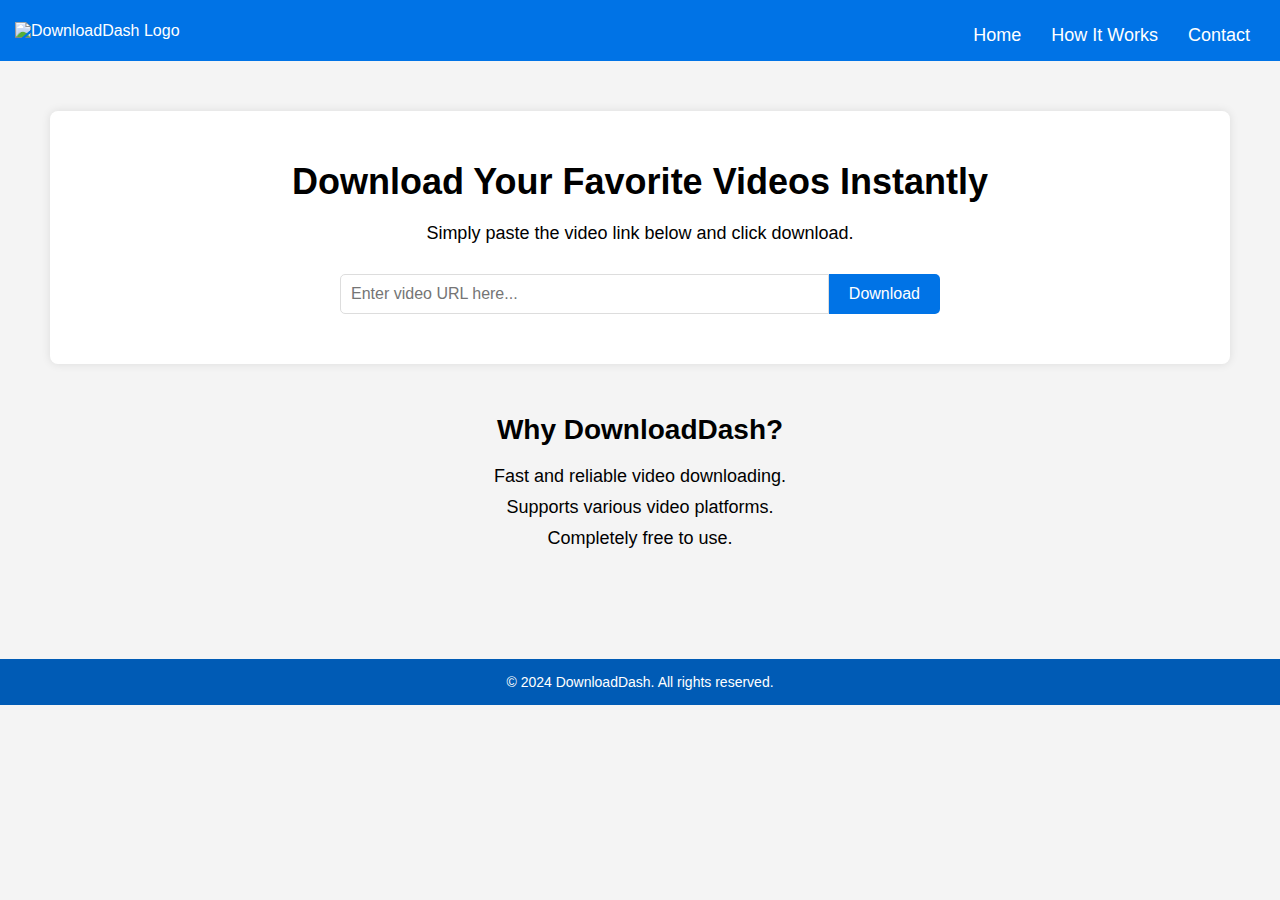
==== index.html @ 5e22edc2 "Update and rename DownloadDash.html to index.html" ====
<!DOCTYPE html>
<html lang="en">
<head>
    <meta charset="UTF-8">
    <meta name="viewport" content="width=device-width, initial-scale=1.0">
    <title>DownloadDash - Video Downloader</title>
    <link rel="stylesheet" href="styles.css">
</head>
<body>
    <header>
        <div class="logo">
            <img src="logo.png" alt="DownloadDash Logo" />
        </div>
        <nav>
            <ul>
                <li><a href="index.html">Home</a></li>
                <li><a href="how-it-works.html">How It Works</a></li>
                <li><a href="contact.html">Contact</a></li>
            </ul>
        </nav>
    </header>

    <main>
        <section class="hero">
            <h1>Download Your Favorite Videos Instantly</h1>
            <p>Simply paste the video link below and click download.</p>
            <div class="download-box">
                <input type="text" id="videoLink" placeholder="Enter video URL here...">
                <button id="downloadBtn">Download</button>
            </div>
        </section>

        <section class="features">
            <h2>Why DownloadDash?</h2>
            <ul>
                <li>Fast and reliable video downloading.</li>
                <li>Supports various video platforms.</li>
                <li>Completely free to use.</li>
            </ul>
        </section>
    </main>

    <footer>
        <p>&copy; 2024 DownloadDash. All rights reserved.</p>
    </footer>

    <script src="script.js"></script>
</body>
</html>
---- styles.css ----
* {
    margin: 0;
    padding: 0;
    box-sizing: border-box;
}

body {
    font-family: Arial, sans-serif;
    background-color: #f4f4f4;
}

header {
    background-color: #0073e6;
    color: white;
    padding: 15px;
    text-align: center;
    display: flex;
    justify-content: space-between;
    align-items: center;
}

header .logo img {
    max-height: 50px;
}

nav ul {
    list-style: none;
    display: flex;
    justify-content: center;
    margin-top: 10px;
}

nav ul li {
    margin: 0 15px;
}

nav ul li a {
    color: white;
    text-decoration: none;
    font-size: 18px;
}

nav ul li a:hover {
    text-decoration: underline;
}

main {
    padding: 50px;
    text-align: center;
}

.hero {
    background-color: white;
    padding: 50px;
    border-radius: 8px;
    box-shadow: 0 0 10px rgba(0, 0, 0, 0.1);
}

.hero h1 {
    font-size: 36px;
    margin-bottom: 20px;
}

.hero p {
    font-size: 18px;
    margin-bottom: 30px;
}

.download-box {
    display: inline-flex;
    width: 100%;
    max-width: 600px;
    margin: 0 auto;
}

.download-box input {
    flex: 1;
    padding: 10px;
    font-size: 16px;
    border: 1px solid #ddd;
    border-radius: 5px 0 0 5px;
    outline: none;
}

.download-box button {
    padding: 10px 20px;
    background-color: #0073e6;
    color: white;
    border: none;
    font-size: 16px;
    cursor: pointer;
    border-radius: 0 5px 5px 0;
    transition: background-color 0.3s ease;
}

.download-box button:hover {
    background-color: #005bb5;
}

.features {
    margin-top: 50px;
}

.features h2 {
    font-size: 28px;
    margin-bottom: 20px;
}

.features ul {
    list-style: none;
    padding-left: 0;
    font-size: 18px;
}

.features ul li {
    margin-bottom: 10px;
}

footer {
    background-color: #005bb5;
    color: white;
    text-align: center;
    padding: 15px 0;
    font-size: 14px;
    margin-top: 50px;
}

/* Content section styling for additional pages */
.content {
    padding: 50px;
    background-color: white;
    margin: 50px auto;
    max-width: 800px;
    border-radius: 8px;
    box-shadow: 0 0 10px rgba(0, 0, 0, 0.1);
}

.content h1 {
    font-size: 32px;
    margin-bottom: 20px;
}

.content p, .content ol {
    font-size: 18px;
}

footer p {
    margin: 0;
}
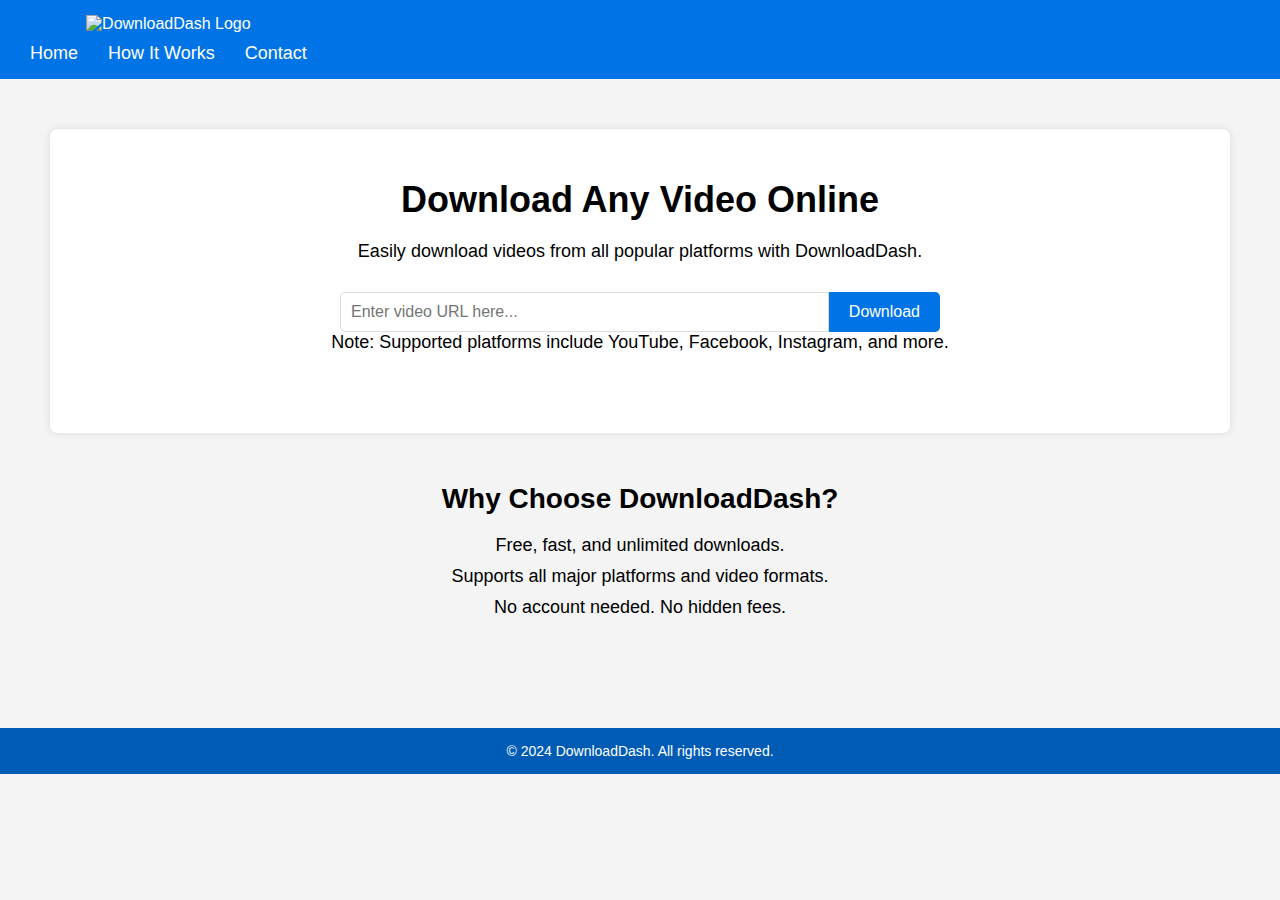
==== commit 09ccf2f1: "Update index.html" ====
--- a/index.html
+++ b/index.html
@@ -8,42 +8,55 @@
 </head>
 <body>
     <header>
-        <div class="logo">
-            <img src="logo.png" alt="DownloadDash Logo" />
+        <div class="container">
+            <div class="logo">
+                <img src="logo.png" alt="DownloadDash Logo" />
+            </div>
+            <nav>
+                <ul>
+                    <li><a href="index.html">Home</a></li>
+                    <li><a href="how-it-works.html">How It Works</a></li>
+                    <li><a href="contact.html">Contact</a></li>
+                </ul>
+            </nav>
         </div>
-        <nav>
-            <ul>
-                <li><a href="index.html">Home</a></li>
-                <li><a href="how-it-works.html">How It Works</a></li>
-                <li><a href="contact.html">Contact</a></li>
-            </ul>
-        </nav>
     </header>
 
     <main>
         <section class="hero">
-            <h1>Download Your Favorite Videos Instantly</h1>
-            <p>Simply paste the video link below and click download.</p>
-            <div class="download-box">
-                <input type="text" id="videoLink" placeholder="Enter video URL here...">
-                <button id="downloadBtn">Download</button>
+            <div class="container">
+                <h1>Download Any Video Online</h1>
+                <p>Easily download videos from all popular platforms with DownloadDash.</p>
+                
+                <div class="download-box">
+                    <input type="text" id="videoLink" placeholder="Enter video URL here...">
+                    <button onclick="downloadVideo()">Download</button>
+                </div>
+
+                <div class="disclaimer">
+                    <p>Note: Supported platforms include YouTube, Facebook, Instagram, and more.</p>
+                </div>
             </div>
         </section>
 
         <section class="features">
-            <h2>Why DownloadDash?</h2>
-            <ul>
-                <li>Fast and reliable video downloading.</li>
-                <li>Supports various video platforms.</li>
-                <li>Completely free to use.</li>
-            </ul>
+            <div class="container">
+                <h2>Why Choose DownloadDash?</h2>
+                <ul>
+                    <li>Free, fast, and unlimited downloads.</li>
+                    <li>Supports all major platforms and video formats.</li>
+                    <li>No account needed. No hidden fees.</li>
+                </ul>
+            </div>
         </section>
     </main>
 
     <footer>
-        <p>&copy; 2024 DownloadDash. All rights reserved.</p>
+        <div class="container">
+            <p>&copy; 2024 DownloadDash. All rights reserved.</p>
+        </div>
     </footer>
 
-    <script src="script.js"></script>
+    <script src="app.js"></script>
 </body>
 </html>
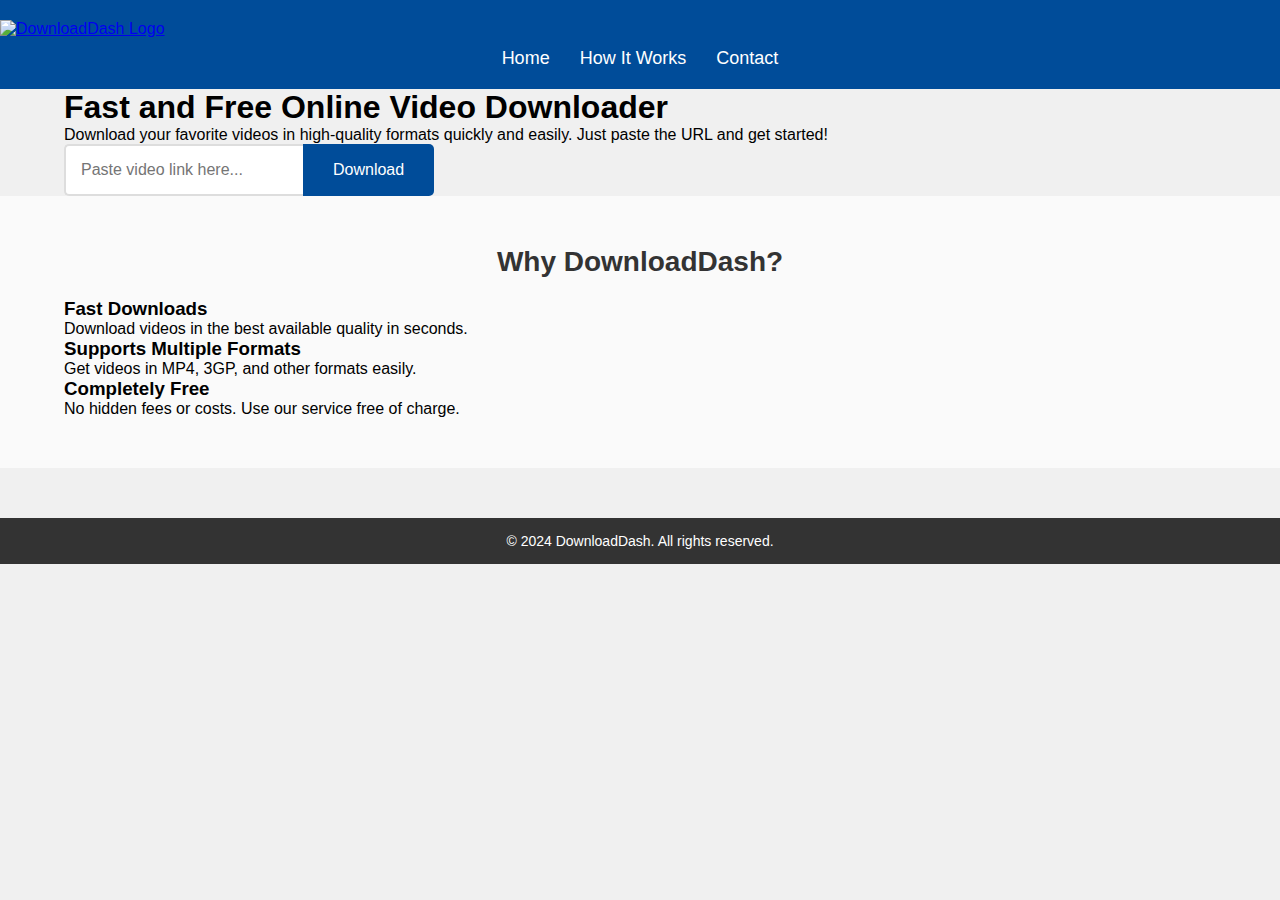
==== commit d16cd727: "Update index.html" ====
--- a/index.html
+++ b/index.html
@@ -8,53 +8,59 @@
 </head>
 <body>
     <header>
-        <div class="container">
-            <div class="logo">
-                <img src="logo.png" alt="DownloadDash Logo" />
-            </div>
-            <nav>
-                <ul>
-                    <li><a href="index.html">Home</a></li>
-                    <li><a href="how-it-works.html">How It Works</a></li>
-                    <li><a href="contact.html">Contact</a></li>
-                </ul>
-            </nav>
+        <div class="logo">
+            <a href="index.html"><img src="logo.png" alt="DownloadDash Logo" /></a>
         </div>
+        <nav>
+            <ul>
+                <li><a href="index.html">Home</a></li>
+                <li><a href="how-it-works.html">How It Works</a></li>
+                <li><a href="contact.html">Contact</a></li>
+            </ul>
+        </nav>
     </header>
 
     <main>
-        <section class="hero">
+        <section class="download-section">
             <div class="container">
-                <h1>Download Any Video Online</h1>
-                <p>Easily download videos from all popular platforms with DownloadDash.</p>
+                <h1>Fast and Free Online Video Downloader</h1>
+                <p>Download your favorite videos in high-quality formats quickly and easily. Just paste the URL and get started!</p>
                 
                 <div class="download-box">
-                    <input type="text" id="videoLink" placeholder="Enter video URL here...">
+                    <input type="text" id="videoLink" placeholder="Paste video link here...">
                     <button onclick="downloadVideo()">Download</button>
                 </div>
-
-                <div class="disclaimer">
-                    <p>Note: Supported platforms include YouTube, Facebook, Instagram, and more.</p>
+                
+                <!-- Progress bar -->
+                <div class="progress-bar" id="progress-bar">
+                    <div class="progress"></div>
                 </div>
             </div>
         </section>
 
         <section class="features">
             <div class="container">
-                <h2>Why Choose DownloadDash?</h2>
-                <ul>
-                    <li>Free, fast, and unlimited downloads.</li>
-                    <li>Supports all major platforms and video formats.</li>
-                    <li>No account needed. No hidden fees.</li>
-                </ul>
+                <h2>Why DownloadDash?</h2>
+                <div class="feature-grid">
+                    <div class="feature-item">
+                        <h3>Fast Downloads</h3>
+                        <p>Download videos in the best available quality in seconds.</p>
+                    </div>
+                    <div class="feature-item">
+                        <h3>Supports Multiple Formats</h3>
+                        <p>Get videos in MP4, 3GP, and other formats easily.</p>
+                    </div>
+                    <div class="feature-item">
+                        <h3>Completely Free</h3>
+                        <p>No hidden fees or costs. Use our service free of charge.</p>
+                    </div>
+                </div>
             </div>
         </section>
     </main>
 
     <footer>
-        <div class="container">
-            <p>&copy; 2024 DownloadDash. All rights reserved.</p>
-        </div>
+        <p>&copy; 2024 DownloadDash. All rights reserved.</p>
     </footer>
 
     <script src="app.js"></script>
--- a/styles.css
+++ b/styles.css
@@ -1,3 +1,4 @@
+/* Global Styles */
 * {
     margin: 0;
     padding: 0;
@@ -6,20 +7,22 @@
 
 body {
     font-family: Arial, sans-serif;
-    background-color: #f4f4f4;
+    background-color: #f0f0f0;
 }
 
-header {
-    background-color: #0073e6;
-    color: white;
-    padding: 15px;
-    text-align: center;
-    display: flex;
-    justify-content: space-between;
-    align-items: center;
+.container {
+    width: 90%;
+    max-width: 1200px;
+    margin: 0 auto;
 }
 
-header .logo img {
+/* Header Styling */
+header {
+    background-color: #004c99;
+    padding: 20px 0;
+}
+
+.logo img {
     max-height: 50px;
 }
 
@@ -44,47 +47,46 @@
     text-decoration: underline;
 }
 
-main {
-    padding: 50px;
-    text-align: center;
-}
-
+/* Hero Section */
 .hero {
     background-color: white;
-    padding: 50px;
-    border-radius: 8px;
+    padding: 100px 0;
+    text-align: center;
     box-shadow: 0 0 10px rgba(0, 0, 0, 0.1);
+    margin-bottom: 50px;
 }
 
 .hero h1 {
     font-size: 36px;
     margin-bottom: 20px;
+    color: #333;
 }
 
 .hero p {
     font-size: 18px;
-    margin-bottom: 30px;
+    color: #666;
+    margin-bottom: 40px;
 }
 
 .download-box {
     display: inline-flex;
-    width: 100%;
     max-width: 600px;
     margin: 0 auto;
 }
 
 .download-box input {
     flex: 1;
-    padding: 10px;
+    padding: 15px;
     font-size: 16px;
-    border: 1px solid #ddd;
+    border: 2px solid #ddd;
+    border-right: none;
     border-radius: 5px 0 0 5px;
     outline: none;
 }
 
 .download-box button {
-    padding: 10px 20px;
-    background-color: #0073e6;
+    padding: 15px 30px;
+    background-color: #004c99;
     color: white;
     border: none;
     font-size: 16px;
@@ -94,56 +96,49 @@
 }
 
 .download-box button:hover {
-    background-color: #005bb5;
+    background-color: #003366;
 }
 
+.disclaimer {
+    margin-top: 15px;
+}
+
+.disclaimer p {
+    font-size: 14px;
+    color: #888;
+}
+
+/* Features Section */
 .features {
-    margin-top: 50px;
+    padding: 50px 0;
+    background-color: #fafafa;
 }
 
 .features h2 {
     font-size: 28px;
     margin-bottom: 20px;
+    text-align: center;
+    color: #333;
 }
 
 .features ul {
     list-style: none;
-    padding-left: 0;
+    padding: 0;
     font-size: 18px;
+    color: #555;
+    text-align: center;
 }
 
 .features ul li {
-    margin-bottom: 10px;
+    margin-bottom: 15px;
 }
 
+/* Footer Section */
 footer {
-    background-color: #005bb5;
+    background-color: #333;
     color: white;
     text-align: center;
     padding: 15px 0;
     font-size: 14px;
     margin-top: 50px;
 }
-
-/* Content section styling for additional pages */
-.content {
-    padding: 50px;
-    background-color: white;
-    margin: 50px auto;
-    max-width: 800px;
-    border-radius: 8px;
-    box-shadow: 0 0 10px rgba(0, 0, 0, 0.1);
-}
-
-.content h1 {
-    font-size: 32px;
-    margin-bottom: 20px;
-}
-
-.content p, .content ol {
-    font-size: 18px;
-}
-
-footer p {
-    margin: 0;
-}
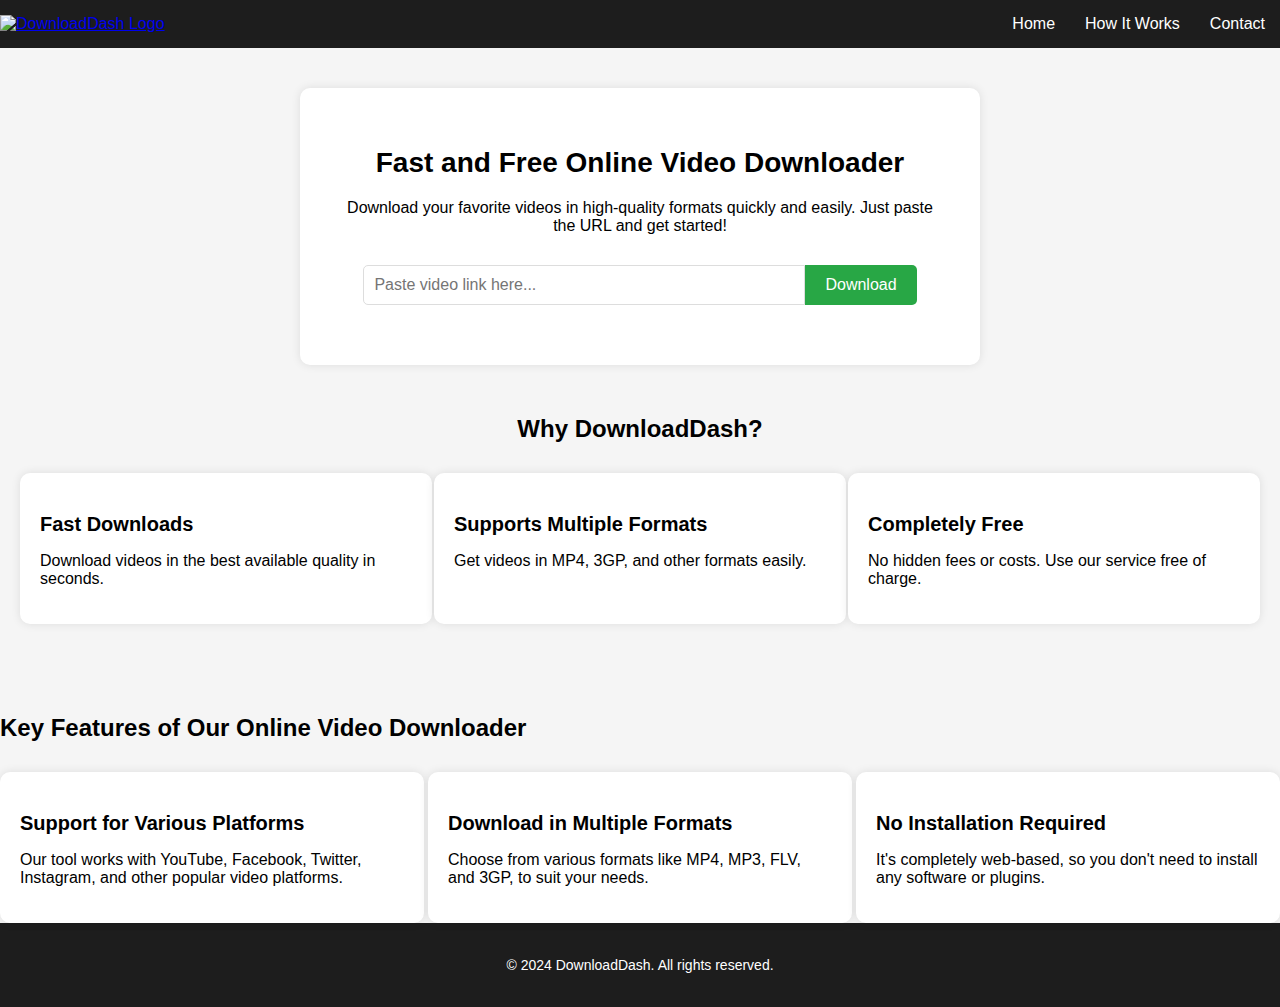
==== commit 4793c2bd: "Update index.html" ====
--- a/index.html
+++ b/index.html
@@ -58,6 +58,26 @@
             </div>
         </section>
     </main>
+    <section class="features">
+    <div class="container">
+        <h2>Key Features of Our Online Video Downloader</h2>
+        <div class="feature-grid">
+            <div class="feature-item">
+                <h3>Support for Various Platforms</h3>
+                <p>Our tool works with YouTube, Facebook, Twitter, Instagram, and other popular video platforms.</p>
+            </div>
+            <div class="feature-item">
+                <h3>Download in Multiple Formats</h3>
+                <p>Choose from various formats like MP4, MP3, FLV, and 3GP, to suit your needs.</p>
+            </div>
+            <div class="feature-item">
+                <h3>No Installation Required</h3>
+                <p>It's completely web-based, so you don't need to install any software or plugins.</p>
+            </div>
+        </div>
+    </div>
+</section>
+
 
     <footer>
         <p>&copy; 2024 DownloadDash. All rights reserved.</p>
--- a/styles.css
+++ b/styles.css
@@ -1,36 +1,29 @@
-/* Global Styles */
-* {
+/* Global Styling */
+body {
+    font-family: Arial, sans-serif;
+    background-color: #f5f5f5;
     margin: 0;
     padding: 0;
-    box-sizing: border-box;
 }
 
-body {
-    font-family: Arial, sans-serif;
-    background-color: #f0f0f0;
+header {
+    background-color: #1d1d1d;
+    padding: 15px 0;
+    text-align: center;
+    display: flex;
+    justify-content: space-between;
+    align-items: center;
 }
 
-.container {
-    width: 90%;
-    max-width: 1200px;
-    margin: 0 auto;
-}
-
-/* Header Styling */
-header {
-    background-color: #004c99;
-    padding: 20px 0;
-}
-
-.logo img {
+header .logo img {
     max-height: 50px;
 }
 
 nav ul {
     list-style: none;
+    margin: 0;
+    padding: 0;
     display: flex;
-    justify-content: center;
-    margin-top: 10px;
 }
 
 nav ul li {
@@ -38,107 +31,120 @@
 }
 
 nav ul li a {
-    color: white;
+    color: #fff;
     text-decoration: none;
-    font-size: 18px;
+    font-size: 16px;
 }
 
 nav ul li a:hover {
     text-decoration: underline;
 }
 
-/* Hero Section */
-.hero {
-    background-color: white;
-    padding: 100px 0;
+main {
+    padding: 40px 20px;
     text-align: center;
-    box-shadow: 0 0 10px rgba(0, 0, 0, 0.1);
-    margin-bottom: 50px;
 }
 
-.hero h1 {
-    font-size: 36px;
-    margin-bottom: 20px;
-    color: #333;
-}
-
-.hero p {
-    font-size: 18px;
-    color: #666;
-    margin-bottom: 40px;
-}
-
-.download-box {
-    display: inline-flex;
+.download-section {
+    background-color: #fff;
+    padding: 40px;
+    border-radius: 10px;
+    box-shadow: 0px 0px 10px rgba(0, 0, 0, 0.1);
     max-width: 600px;
     margin: 0 auto;
 }
 
+.download-section h1 {
+    font-size: 28px;
+    margin-bottom: 20px;
+}
+
+.download-section p {
+    font-size: 16px;
+    margin-bottom: 30px;
+}
+
+.download-box {
+    display: flex;
+    justify-content: center;
+    margin-bottom: 20px;
+}
+
 .download-box input {
-    flex: 1;
-    padding: 15px;
+    width: 70%;
+    padding: 10px;
+    border: 1px solid #ddd;
+    border-radius: 5px 0 0 5px;
     font-size: 16px;
-    border: 2px solid #ddd;
-    border-right: none;
-    border-radius: 5px 0 0 5px;
-    outline: none;
 }
 
 .download-box button {
-    padding: 15px 30px;
-    background-color: #004c99;
+    padding: 10px 20px;
+    background-color: #28a745;
     color: white;
     border: none;
     font-size: 16px;
     cursor: pointer;
     border-radius: 0 5px 5px 0;
-    transition: background-color 0.3s ease;
 }
 
 .download-box button:hover {
-    background-color: #003366;
+    background-color: #218838;
 }
 
-.disclaimer {
-    margin-top: 15px;
+.progress-bar {
+    margin: 20px 0;
+    width: 100%;
+    height: 10px;
+    background-color: #e0e0e0;
+    border-radius: 5px;
+    display: none;
 }
 
-.disclaimer p {
-    font-size: 14px;
-    color: #888;
+.progress-bar .progress {
+    width: 0;
+    height: 100%;
+    background-color: #28a745;
+    border-radius: 5px;
+    transition: width 0.3s;
 }
 
-/* Features Section */
 .features {
-    padding: 50px 0;
-    background-color: #fafafa;
+    margin-top: 50px;
 }
 
 .features h2 {
-    font-size: 28px;
-    margin-bottom: 20px;
-    text-align: center;
-    color: #333;
+    font-size: 24px;
+    margin-bottom: 30px;
 }
 
-.features ul {
-    list-style: none;
-    padding: 0;
-    font-size: 18px;
-    color: #555;
-    text-align: center;
+.feature-grid {
+    display: flex;
+    justify-content: space-between;
 }
 
-.features ul li {
-    margin-bottom: 15px;
+.feature-item {
+    background-color: #fff;
+    padding: 20px;
+    border-radius: 10px;
+    box-shadow: 0px 0px 10px rgba(0, 0, 0, 0.1);
+    width: 30%;
+    text-align: left;
 }
 
-/* Footer Section */
+.feature-item h3 {
+    font-size: 20px;
+    margin-bottom: 10px;
+}
+
+.feature-item p {
+    font-size: 16px;
+}
+
 footer {
-    background-color: #333;
+    background-color: #1d1d1d;
     color: white;
+    padding: 20px 0;
     text-align: center;
-    padding: 15px 0;
     font-size: 14px;
-    margin-top: 50px;
 }
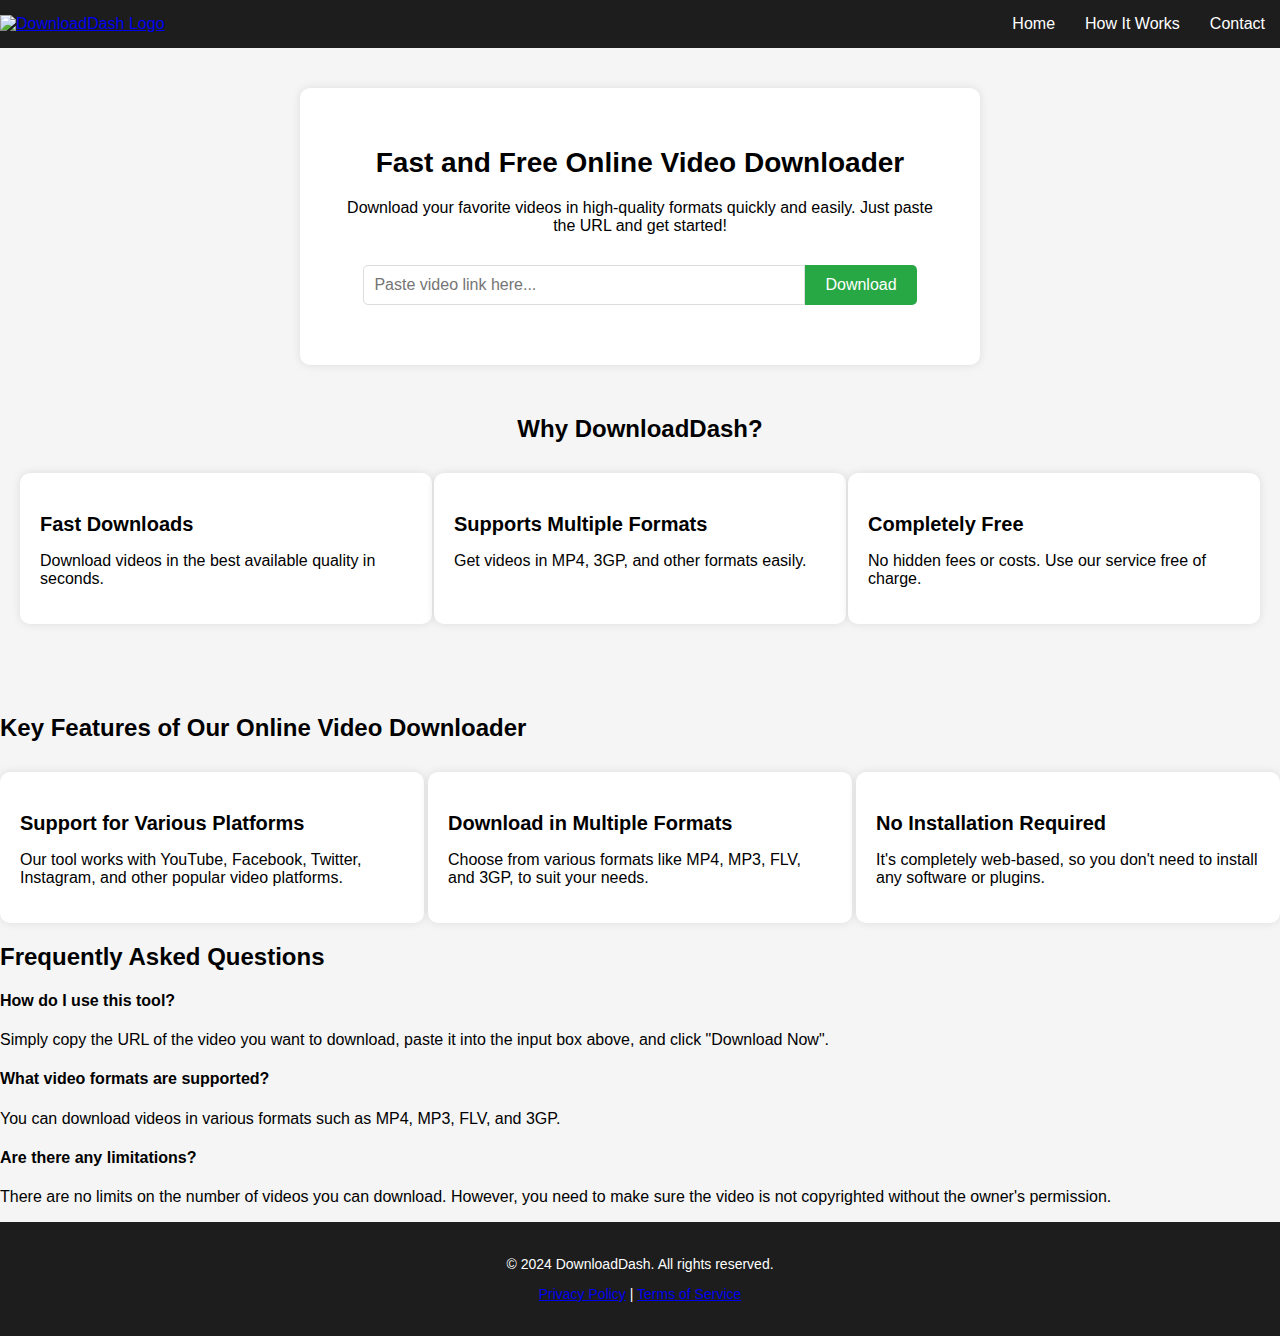
==== commit 7c1371b5: "Update index.html" ====
--- a/index.html
+++ b/index.html
@@ -78,10 +78,31 @@
     </div>
 </section>
 
+<section class="faq">
+    <div class="container">
+        <h2>Frequently Asked Questions</h2>
+        <div class="faq-item">
+            <h4>How do I use this tool?</h4>
+            <p>Simply copy the URL of the video you want to download, paste it into the input box above, and click "Download Now".</p>
+        </div>
+        <div class="faq-item">
+            <h4>What video formats are supported?</h4>
+            <p>You can download videos in various formats such as MP4, MP3, FLV, and 3GP.</p>
+        </div>
+        <div class="faq-item">
+            <h4>Are there any limitations?</h4>
+            <p>There are no limits on the number of videos you can download. However, you need to make sure the video is not copyrighted without the owner's permission.</p>
+        </div>
+    </div>
+</section>
 
-    <footer>
+<footer>
+    <div class="container">
         <p>&copy; 2024 DownloadDash. All rights reserved.</p>
-    </footer>
+        <p><a href="privacy-policy.html">Privacy Policy</a> | <a href="terms.html">Terms of Service</a></p>
+    </div>
+</footer>
+
 
     <script src="app.js"></script>
 </body>
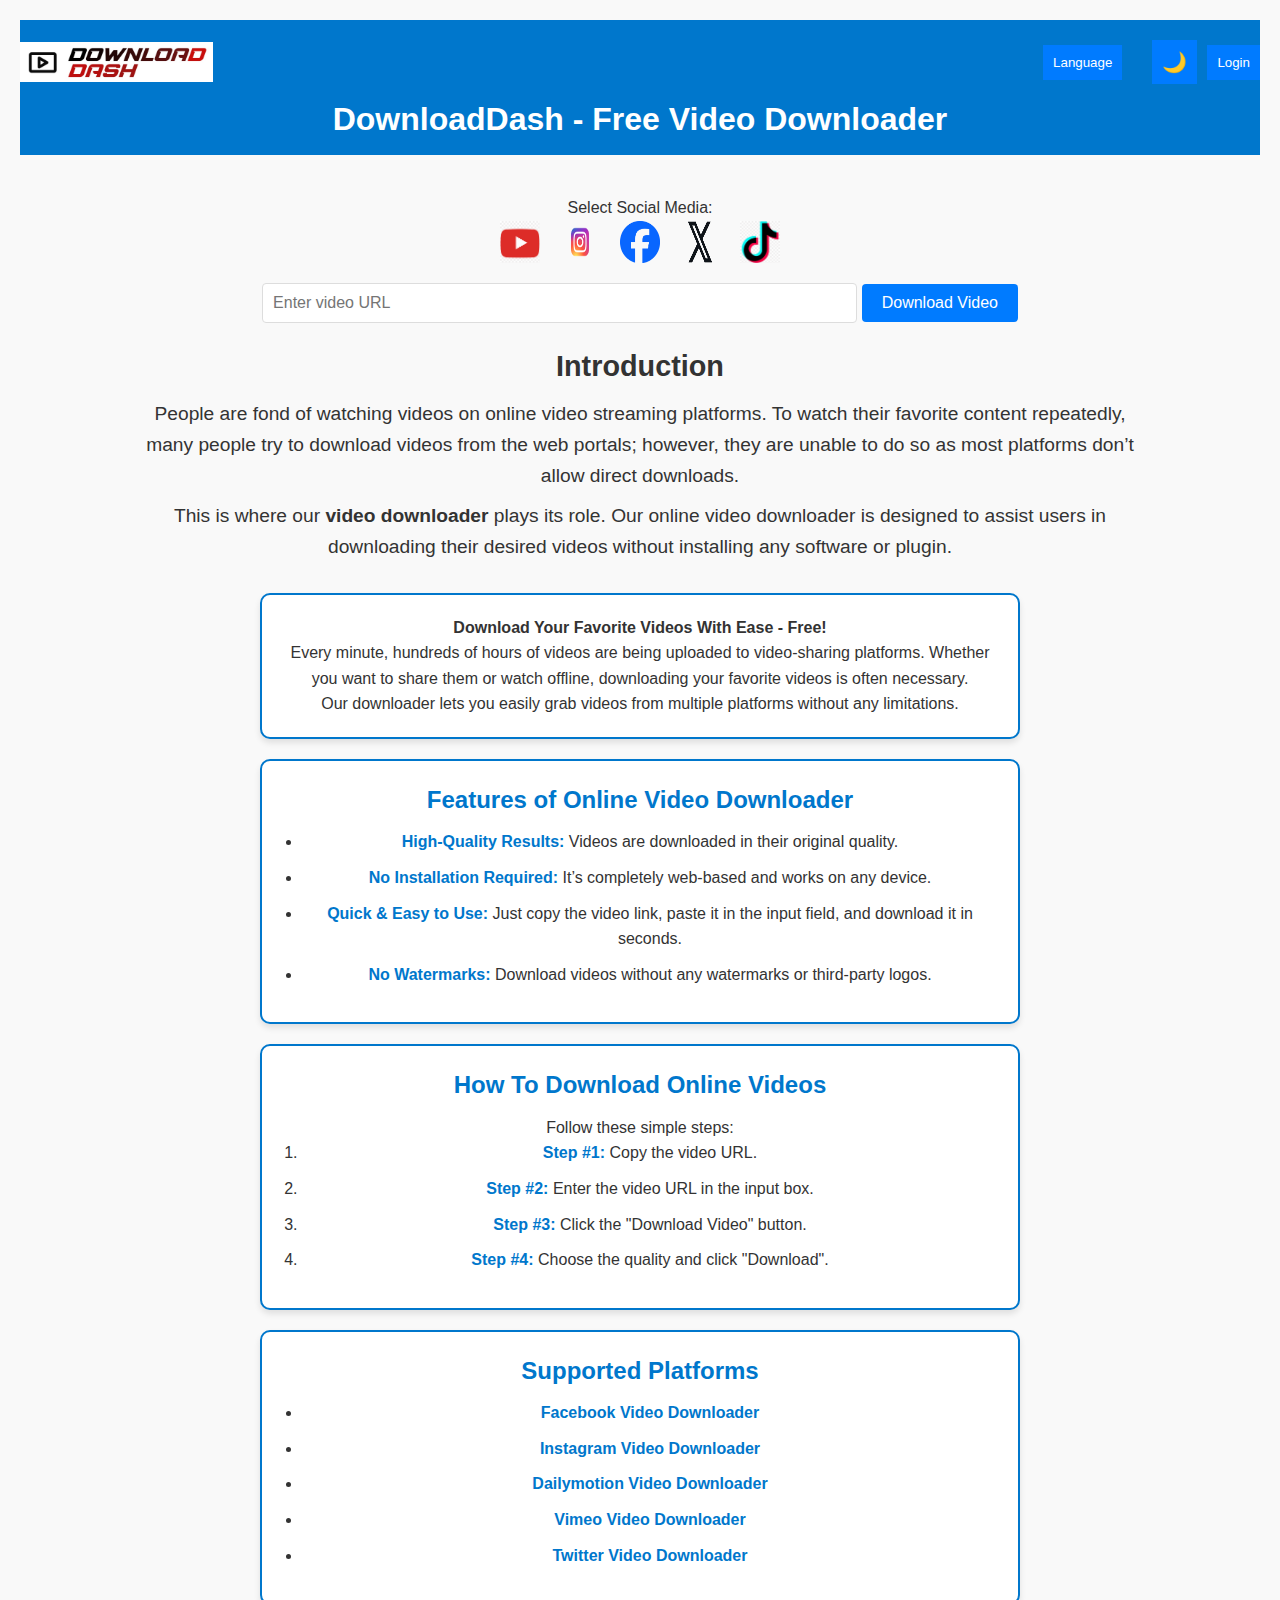
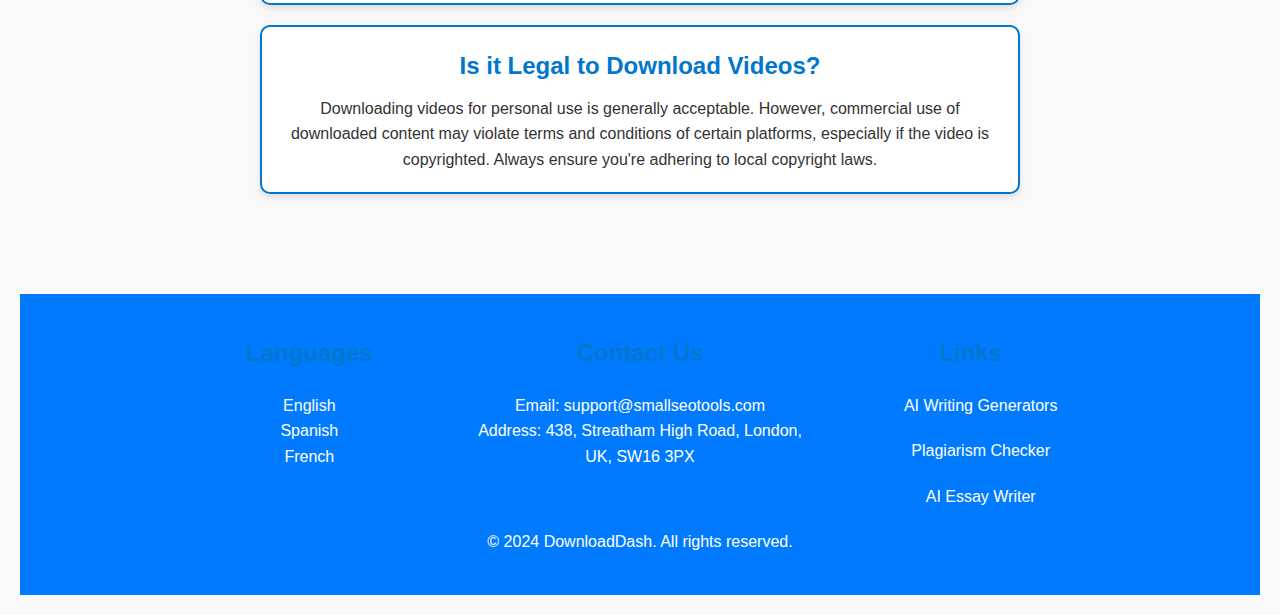
==== commit 8b558406: "Add files via upload" ====
--- a/index.html
+++ b/index.html
@@ -8,102 +8,133 @@
 </head>
 <body>
     <header>
-        <div class="logo">
-            <a href="index.html"><img src="logo.png" alt="DownloadDash Logo" /></a>
+        <div class="header-container">
+            <img src="DownloadDash.jpeg" alt="DownloadDash Logo" class="logo">
+            <div class="header-right">
+                <div class="dropdown">
+                    <button class="dropbtn">Language</button>
+                    <div class="dropdown-content">
+                        <a href="#">English</a>
+                        <a href="#">Spanish</a>
+                        <a href="#">French</a>
+                        <!-- Add more languages here -->
+                    </div>
+                </div>
+                <button id="dark-mode-btn" class="dark-mode-btn">🌙</button>
+                <button class="login-btn">Login</button>
+            </div>
         </div>
-        <nav>
-            <ul>
-                <li><a href="index.html">Home</a></li>
-                <li><a href="how-it-works.html">How It Works</a></li>
-                <li><a href="contact.html">Contact</a></li>
-            </ul>
-        </nav>
+        <h1>DownloadDash - Free Video Downloader</h1>
     </header>
 
     <main>
-        <section class="download-section">
-            <div class="container">
-                <h1>Fast and Free Online Video Downloader</h1>
-                <p>Download your favorite videos in high-quality formats quickly and easily. Just paste the URL and get started!</p>
-                
-                <div class="download-box">
-                    <input type="text" id="videoLink" placeholder="Paste video link here...">
-                    <button onclick="downloadVideo()">Download</button>
-                </div>
-                
-                <!-- Progress bar -->
-                <div class="progress-bar" id="progress-bar">
-                    <div class="progress"></div>
+        <div class="container main-container">
+            <div class="social-media-selection">
+                <label for="social-media">Select Social Media:</label>
+                <div class="social-media-logos">
+                    <img src="youtube.png" alt="YouTube" data-platform="youtube">
+                    <img src="instagram.png" alt="Instagram" data-platform="instagram">
+                    <img src="facebook.png" alt="Facebook" data-platform="facebook">
+                    <img src="twitter.png" alt="Twitter" data-platform="twitter">
+                    <img src="tiktok.png" alt="TikTok" data-platform="tiktok">
                 </div>
             </div>
-        </section>
 
-        <section class="features">
-            <div class="container">
-                <h2>Why DownloadDash?</h2>
-                <div class="feature-grid">
-                    <div class="feature-item">
-                        <h3>Fast Downloads</h3>
-                        <p>Download videos in the best available quality in seconds.</p>
-                    </div>
-                    <div class="feature-item">
-                        <h3>Supports Multiple Formats</h3>
-                        <p>Get videos in MP4, 3GP, and other formats easily.</p>
-                    </div>
-                    <div class="feature-item">
-                        <h3>Completely Free</h3>
-                        <p>No hidden fees or costs. Use our service free of charge.</p>
-                    </div>
+            <div class="url-input-container">
+                <input type="text" id="video-url" placeholder="Enter video URL">
+                <button id="download-btn">Download Video</button>
+            </div>
+
+            <section class="intro-section">
+                <h2>Introduction</h2>
+                <p>
+                    People are fond of watching videos on online video streaming platforms. To watch their favorite content repeatedly, many people try to download videos from the web portals; however, they are unable to do so as most platforms don’t allow direct downloads. 
+                </p>
+                <p>
+                    This is where our <strong>video downloader</strong> plays its role. Our online video downloader is designed to assist users in downloading their desired videos without installing any software or plugin.
+                </p>
+            </section>
+        
+            <section class="content-section">
+                <div class="box">
+                    <strong>Download Your Favorite Videos With Ease - Free!</strong>
+                    <p>
+                        Every minute, hundreds of hours of videos are being uploaded to video-sharing platforms. Whether you want to share them or watch offline, downloading your favorite videos is often necessary.
+                    </p>
+                    <p>
+                        Our downloader lets you easily grab videos from multiple platforms without any limitations.
+                    </p>
                 </div>
+        
+                <div class="box">
+                    <h3>Features of Online Video Downloader</h3>
+                    <ul>
+                        <li><strong>High-Quality Results:</strong> Videos are downloaded in their original quality.</li>
+                        <li><strong>No Installation Required:</strong> It’s completely web-based and works on any device.</li>
+                        <li><strong>Quick & Easy to Use:</strong> Just copy the video link, paste it in the input field, and download it in seconds.</li>
+                        <li><strong>No Watermarks:</strong> Download videos without any watermarks or third-party logos.</li>
+                    </ul>
+                </div>
+        
+                <div class="box">
+                    <h3>How To Download Online Videos</h3>
+                    <p>Follow these simple steps:</p>
+                    <ol>
+                        <li><strong>Step #1:</strong> Copy the video URL.</li>
+                        <li><strong>Step #2:</strong> Enter the video URL in the input box.</li>
+                        <li><strong>Step #3:</strong> Click the "Download Video" button.</li>
+                        <li><strong>Step #4:</strong> Choose the quality and click "Download".</li>
+                    </ol>
+                </div>
+        
+                <div class="box">
+                    <h3>Supported Platforms</h3>
+                    <ul>
+                        <li><strong>Facebook Video Downloader</strong></li>
+                        <li><strong>Instagram Video Downloader</strong></li>
+                        <li><strong>Dailymotion Video Downloader</strong></li>
+                        <li><strong>Vimeo Video Downloader</strong></li>
+                        <li><strong>Twitter Video Downloader</strong></li>
+                    </ul>
+                </div>
+        
+                <div class="box">
+                    <h3>Is it Legal to Download Videos?</h3>
+                    <p>
+                        Downloading videos for personal use is generally acceptable. However, commercial use of downloaded content may violate terms and conditions of certain platforms, especially if the video is copyrighted. Always ensure you're adhering to local copyright laws.
+                    </p>
+                </div>
+            </section>
+        </div>
+    </main>
+
+    <footer class="footer-box"," align = center ">
+        <div class="container footer-container", align = center>
+            <div class="footer-box">
+                <h3>Languages</h3>
+                <p><a href="#">English</a></p>
+                <p><a href="#">Spanish</a></p>
+                <p><a href="#">French</a></p>
+                <!-- Add more languages here -->
             </div>
-        </section>
-    </main>
-    <section class="features">
-    <div class="container">
-        <h2>Key Features of Our Online Video Downloader</h2>
-        <div class="feature-grid">
-            <div class="feature-item">
-                <h3>Support for Various Platforms</h3>
-                <p>Our tool works with YouTube, Facebook, Twitter, Instagram, and other popular video platforms.</p>
+            <div class="footer-box">
+                <h3>Contact Us</h3>
+                <p>Email: <a href="mailto:support@smallseotools.com">support@smallseotools.com</a></p>
+                <p>Address: 438, Streatham High Road, London, UK, SW16 3PX</p>
             </div>
-            <div class="feature-item">
-                <h3>Download in Multiple Formats</h3>
-                <p>Choose from various formats like MP4, MP3, FLV, and 3GP, to suit your needs.</p>
-            </div>
-            <div class="feature-item">
-                <h3>No Installation Required</h3>
-                <p>It's completely web-based, so you don't need to install any software or plugins.</p>
+            <div class="footer-box">
+                <h3>Links</h3>
+                <ul>
+                    <li><a href="#">AI Writing Generators</a></li>
+                    <li><a href="#">Plagiarism Checker</a></li>
+                    <li><a href="#">AI Essay Writer</a></li>
+                    <!-- Add more links here -->
+                </ul>
             </div>
         </div>
-    </div>
-</section>
+        <p>&copy; 2024 DownloadDash. All rights reserved.</p>
+    </footer>
 
-<section class="faq">
-    <div class="container">
-        <h2>Frequently Asked Questions</h2>
-        <div class="faq-item">
-            <h4>How do I use this tool?</h4>
-            <p>Simply copy the URL of the video you want to download, paste it into the input box above, and click "Download Now".</p>
-        </div>
-        <div class="faq-item">
-            <h4>What video formats are supported?</h4>
-            <p>You can download videos in various formats such as MP4, MP3, FLV, and 3GP.</p>
-        </div>
-        <div class="faq-item">
-            <h4>Are there any limitations?</h4>
-            <p>There are no limits on the number of videos you can download. However, you need to make sure the video is not copyrighted without the owner's permission.</p>
-        </div>
-    </div>
-</section>
-
-<footer>
-    <div class="container">
-        <p>&copy; 2024 DownloadDash. All rights reserved.</p>
-        <p><a href="privacy-policy.html">Privacy Policy</a> | <a href="terms.html">Terms of Service</a></p>
-    </div>
-</footer>
-
-
-    <script src="app.js"></script>
+    <script src="script.js"></script>
 </body>
 </html>
--- a/styles.css
+++ b/styles.css
@@ -1,150 +1,257 @@
-/* Global Styling */
+/* Resetting some default styles */
+body, h1, h2, h3, p, a, button {
+    margin: 0;
+    padding: 0;
+    box-sizing: border-box;
+}
+
 body {
     font-family: Arial, sans-serif;
-    background-color: #f5f5f5;
+    background-color: #f4f4f4;
+}
+
+.container {
+    width: 80%;
+    margin: auto;
+}
+
+.header-container {
+    display: flex;
+    justify-content: space-between;
+    align-items: center;
+    padding: 10px 0;
+}
+
+.logo {
+    height: 40px;
+}
+
+.header-right {
+    display: flex;
+    align-items: center;
+}
+
+.dropdown {
+    position: relative;
+    display: inline-block;
+    margin-right: 20px;
+}
+
+.dropbtn {
+    background-color: #007bff;
+    color: white;
+    border: none;
+    padding: 10px;
+    cursor: pointer;
+}
+
+.dropdown-content {
+    display: none;
+    position: absolute;
+    background-color: #f9f9f9;
+    min-width: 160px;
+    box-shadow: 0px 8px 16px 0px rgba(0,0,0,0.2);
+    z-index: 1;
+}
+
+.dropdown-content a {
+    color: black;
+    padding: 12px 16px;
+    text-decoration: none;
+    display: block;
+}
+
+.dropdown-content a:hover {
+    background-color: #f1f1f1;
+}
+
+.dropdown:hover .dropdown-content {
+    display: block;
+}
+
+.dark-mode-btn, .login-btn {
+    background-color: #007bff;
+    color: white;
+    border: none;
+    padding: 10px;
+    margin-left: 10px;
+    cursor: pointer;
+}
+
+.dark-mode-btn {
+    font-size: 20px;
+}
+
+.main-container {
+    text-align: center;
+    padding: 20px 0;
+}
+
+.social-media-selection {
+    margin-bottom: 20px;
+}
+
+.social-media-logos {
+    display: flex;
+    justify-content: center;
+}
+
+.social-media-logos img {
+    width: 40px;
+    margin: 0 10px;
+    cursor: pointer;
+}
+
+.url-input-container {
+    margin: 20px auto;
+    text-align: center;
+}
+
+#video-url {
+    width: 60%;
+    padding: 10px;
+    font-size: 16px;
+    border: 1px solid #ddd;
+    border-radius: 4px;
+}
+
+#download-btn {
+    padding: 10px 20px;
+    font-size: 16px;
+    background-color: #007bff;
+    color: white;
+    border: none;
+    border-radius: 4px;
+    cursor: pointer;
+}
+
+#download-btn:hover {
+    background-color: #0056b3;
+}
+
+.introduction-box {
+    margin-top: 30px;
+    padding: 20px;
+    background-color: white;
+    border-radius: 8px;
+    box-shadow: 0px 4px 8px rgba(0,0,0,0.1);
+}
+
+
+
+/* Dark mode styles */
+.dark-mode {
+    background-color: #181818;
+    color: #f4f4f4;
+}
+
+.dark-mode .header-container, .dark-mode footer {
+    background-color: #242424;
+}
+
+.dark-mode .footer-box {
+    border-color: #333;
+}
+* {
     margin: 0;
     padding: 0;
+    box-sizing: border-box;
+}
+
+body {
+    font-family: Arial, sans-serif;
+    line-height: 1.6;
+    background-color: #f9f9f9;
+    color: #333;
+    padding: 20px;
 }
 
 header {
-    background-color: #1d1d1d;
-    padding: 15px 0;
     text-align: center;
-    display: flex;
-    justify-content: space-between;
-    align-items: center;
-}
-
-header .logo img {
-    max-height: 50px;
-}
-
-nav ul {
-    list-style: none;
-    margin: 0;
-    padding: 0;
-    display: flex;
-}
-
-nav ul li {
-    margin: 0 15px;
-}
-
-nav ul li a {
-    color: #fff;
+    background-color: #0077cc;
+    color: white;
+    padding: 10px 0;
+    margin-bottom: 20px;
+}
+
+.intro-section h2 {
+    font-size: 1.8rem;
+    margin-bottom: 10px;
+}
+
+.intro-section p {
+    font-size: 1.2rem;
+    margin-bottom: 10px;
+}
+
+.content-section {
+    max-width: 800px;
+    margin: 0 auto;
+    padding: 20px;
+}
+
+.box {
+    background-color: #ffffff;
+    border: 2px solid #0077cc;
+    border-radius: 10px;
+    padding: 20px;
+    margin-bottom: 20px;
+    box-shadow: 0 4px 6px rgba(0, 0, 0, 0.1);
+}
+
+h3 {
+    font-size: 1.5rem;
+    margin-bottom: 10px;
+    color: #0077cc;
+}
+
+ul, ol {
+    padding-left: 20px;
+    margin-bottom: 15px;
+}
+
+ul li, ol li {
+    margin-bottom: 10px;
+}
+
+ul li strong, ol li strong {
+    color: #0077cc;
+}
+
+
+footer {
+    background-color: #007bff;
+    color: white;
+    padding: 40px 0;
+    margin-top: 40px;
+}
+
+.footer-container {
+    display: flex;
+    justify-content: space-around;
+}
+
+.footer-box {
+    width: 100%;
+}
+
+.footer-box h3 {
+    margin-bottom: 20px;
+}
+
+.footer-box a {
+    color: white;
     text-decoration: none;
-    font-size: 16px;
-}
-
-nav ul li a:hover {
+}
+
+.footer-box a:hover {
     text-decoration: underline;
 }
 
-main {
-    padding: 40px 20px;
-    text-align: center;
-}
-
-.download-section {
-    background-color: #fff;
-    padding: 40px;
-    border-radius: 10px;
-    box-shadow: 0px 0px 10px rgba(0, 0, 0, 0.1);
-    max-width: 600px;
-    margin: 0 auto;
-}
-
-.download-section h1 {
-    font-size: 28px;
-    margin-bottom: 20px;
-}
-
-.download-section p {
-    font-size: 16px;
-    margin-bottom: 30px;
-}
-
-.download-box {
-    display: flex;
-    justify-content: center;
-    margin-bottom: 20px;
-}
-
-.download-box input {
-    width: 70%;
-    padding: 10px;
-    border: 1px solid #ddd;
-    border-radius: 5px 0 0 5px;
-    font-size: 16px;
-}
-
-.download-box button {
-    padding: 10px 20px;
-    background-color: #28a745;
-    color: white;
-    border: none;
-    font-size: 16px;
-    cursor: pointer;
-    border-radius: 0 5px 5px 0;
-}
-
-.download-box button:hover {
-    background-color: #218838;
-}
-
-.progress-bar {
-    margin: 20px 0;
-    width: 100%;
-    height: 10px;
-    background-color: #e0e0e0;
-    border-radius: 5px;
-    display: none;
-}
-
-.progress-bar .progress {
-    width: 0;
-    height: 100%;
-    background-color: #28a745;
-    border-radius: 5px;
-    transition: width 0.3s;
-}
-
-.features {
-    margin-top: 50px;
-}
-
-.features h2 {
-    font-size: 24px;
-    margin-bottom: 30px;
-}
-
-.feature-grid {
-    display: flex;
-    justify-content: space-between;
-}
-
-.feature-item {
-    background-color: #fff;
-    padding: 20px;
-    border-radius: 10px;
-    box-shadow: 0px 0px 10px rgba(0, 0, 0, 0.1);
-    width: 30%;
-    text-align: left;
-}
-
-.feature-item h3 {
-    font-size: 20px;
-    margin-bottom: 10px;
-}
-
-.feature-item p {
-    font-size: 16px;
-}
-
-footer {
-    background-color: #1d1d1d;
-    color: white;
-    padding: 20px 0;
-    text-align: center;
-    font-size: 14px;
-}
+.footer-box ul {
+    list-style-type: none;
+}
+
+.footer-box ul li {
+    margin-bottom: 20px;
+}